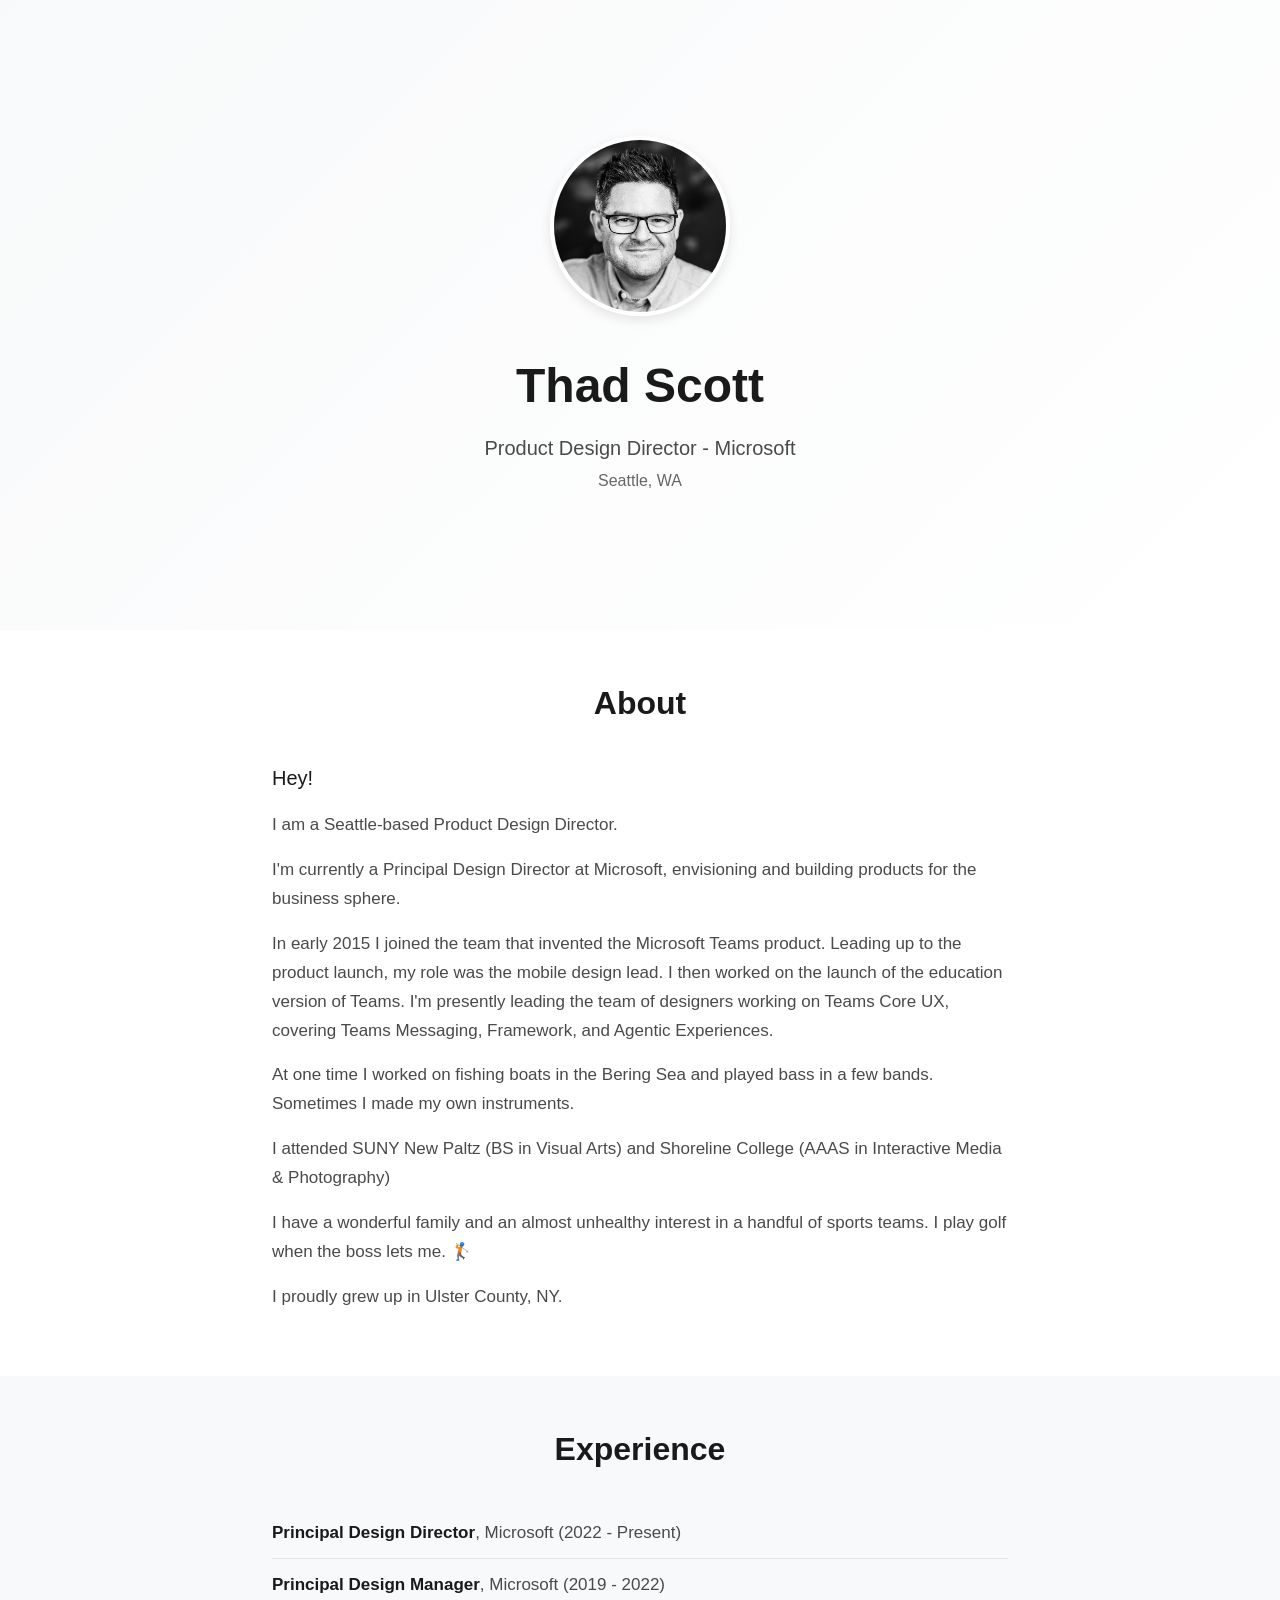
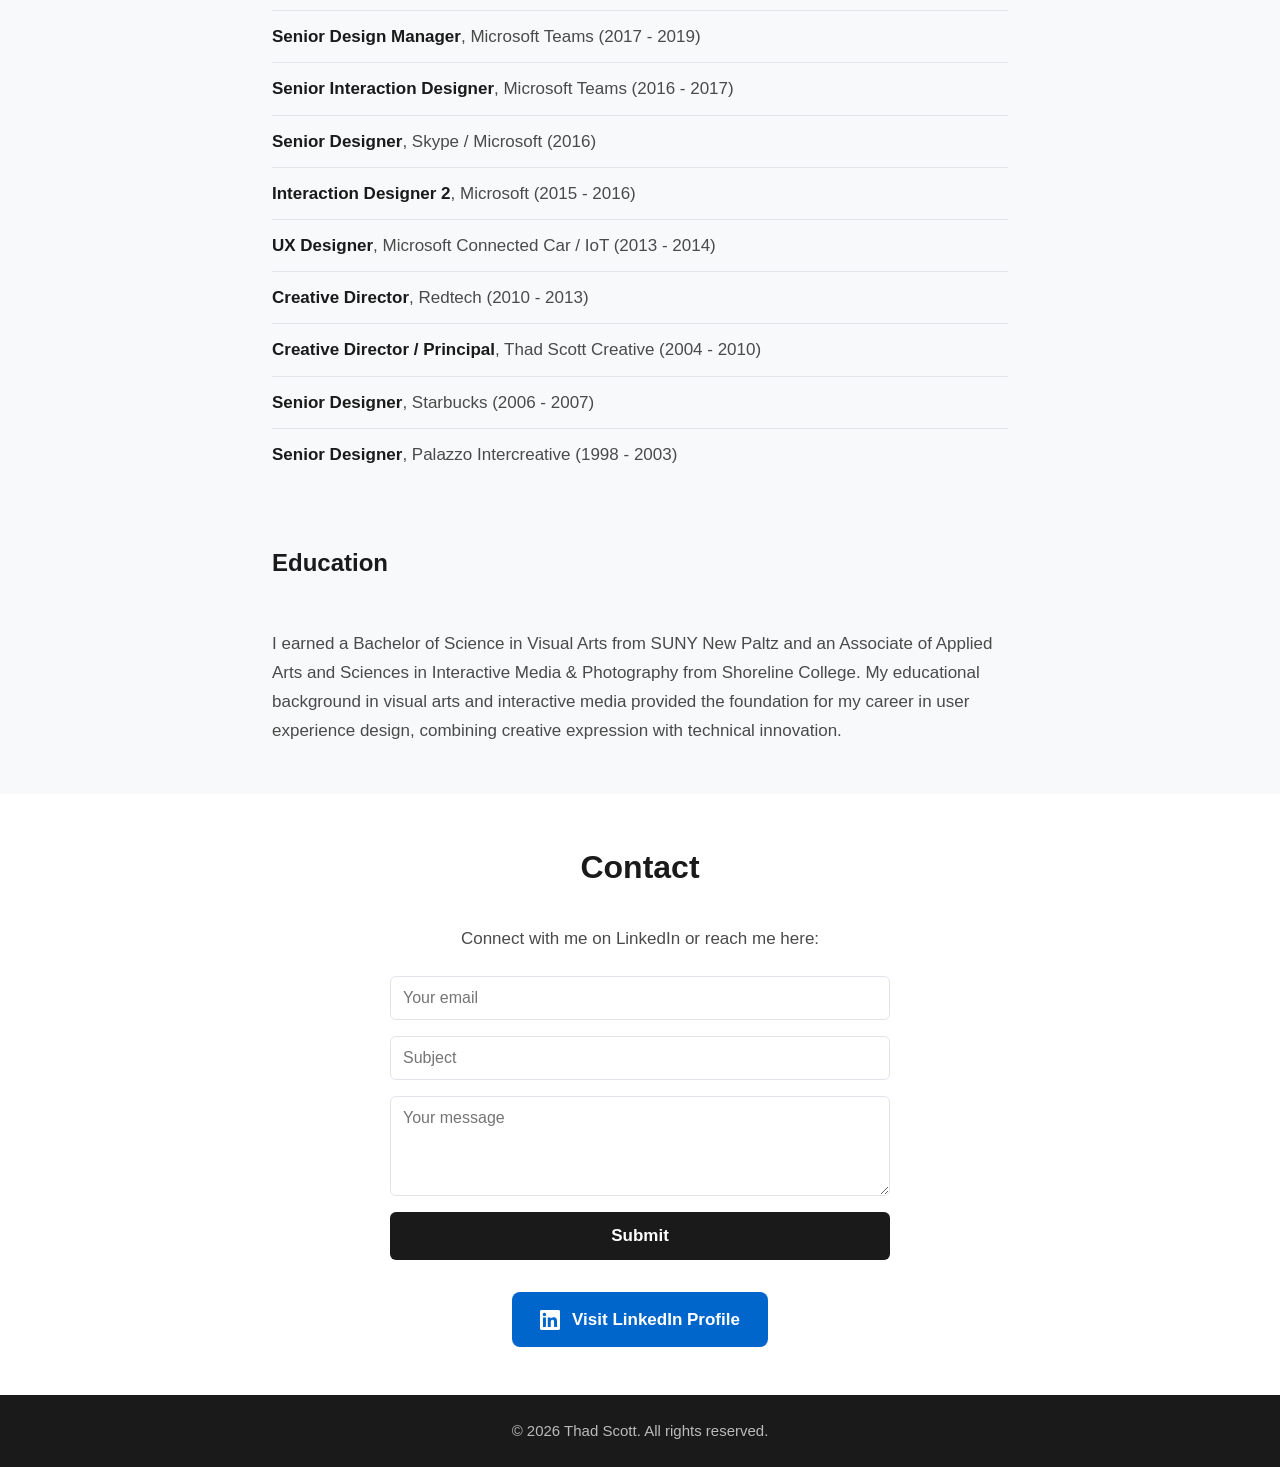
==== index.html @ 47778d3e "Add files via upload" ====
<!DOCTYPE html>
<html lang="en">
<head>
    <meta charset="UTF-8">
    <meta name="viewport" content="width=device-width, initial-scale=1.0">
    <title>Thad Scott - Product Design Director</title>
    <link rel="stylesheet" href="styles.css">
</head>
<body>
    <header id="hero">
        <div class="hero-content">
            <img src="images/HP Microsoft 90 - cropped.jpg" alt="Thad Scott" class="headshot">
            <h1>Thad Scott</h1>
            <p class="subtitle">Product Design Director - Microsoft</p>
            <p class="location">Seattle, WA</p>
        </div>
    </header>

    <main>
        <section id="about">
            <div class="container">
                <h2>About</h2>
                <div class="about-content">
                    <p>Hey!</p>
                    <p>I am a Seattle-based Product Design Director.</p>
                    <p>I'm currently a Principal Design Director at Microsoft, envisioning and building products for the business sphere.</p>
                    <p>In early 2015 I joined the team that invented the Microsoft Teams product. Leading up to the product launch, my role was the mobile design lead. I then worked on the launch of the education version of Teams. I'm presently leading the team of designers working on Teams Core UX, covering Teams Messaging, Framework, and Agentic Experiences.</p>
                    <p>At one time I worked on fishing boats in the Bering Sea and played bass in a few bands. Sometimes I made my own instruments.</p>
                    <p>I attended SUNY New Paltz (BS in Visual Arts) and Shoreline College (AAAS in Interactive Media & Photography)</p>
                    <p>I have a wonderful family and an almost unhealthy interest in a handful of sports teams. I play golf when the boss lets me. 🏌️</p>
                    <p>I proudly grew up in Ulster County, NY.</p>
                </div>
            </div>
        </section>

        <section id="experience">
            <div class="container">
                <h2>Experience</h2>
                <div class="experience-content">
                    <ul class="experience-list">
                        <li><strong>Principal Design Director</strong>, Microsoft (2022 - Present)</li>
                        <li><strong>Principal Design Manager</strong>, Microsoft (2019 - 2022)</li>
                        <li><strong>Senior Design Manager</strong>, Microsoft Teams (2017 - 2019)</li>
                        <li><strong>Senior Interaction Designer</strong>, Microsoft Teams (2016 - 2017)</li>
                        <li><strong>Senior Designer</strong>, Skype / Microsoft (2016)</li>
                        <li><strong>Interaction Designer 2</strong>, Microsoft (2015 - 2016)</li>
                        <li><strong>UX Designer</strong>, Microsoft Connected Car / IoT (2013 - 2014)</li>
                        <li><strong>Creative Director</strong>, Redtech (2010 - 2013)</li>
                        <li><strong>Creative Director / Principal</strong>, Thad Scott Creative (2004 - 2010)</li>
                        <li><strong>Senior Designer</strong>, Starbucks (2006 - 2007)</li>
                        <li><strong>Senior Designer</strong>, Palazzo Intercreative (1998 - 2003)</li>
                    </ul>

                    <h3 class="education-heading">Education</h3>
                    <p class="education-text">I earned a Bachelor of Science in Visual Arts from SUNY New Paltz and an Associate of Applied Arts and Sciences in Interactive Media & Photography from Shoreline College. My educational background in visual arts and interactive media provided the foundation for my career in user experience design, combining creative expression with technical innovation.</p>
                </div>
            </div>
        </section>

        <section id="contact">
            <div class="container">
                <h2>Contact</h2>
                <div class="contact-content">
                    <p>Connect with me on LinkedIn or reach me here:</p>

                    <form id="contact-form" class="contact-form">
                        <input type="email" id="email" name="email" placeholder="Your email" required>
                        <input type="text" id="subject" name="subject" placeholder="Subject" required>
                        <textarea id="message" name="message" placeholder="Your message" rows="4" required></textarea>
                        <button type="submit" class="submit-button">Submit</button>
                    </form>
                    <p id="success-message" class="success-message" style="display: none;">Thanks! I'll be in touch soon.</p>

                    <a href="https://www.linkedin.com/in/thadscott/" target="_blank" rel="noopener noreferrer" class="linkedin-button">
                        <svg width="20" height="20" viewBox="0 0 24 24" fill="currentColor">
                            <path d="M20.447 20.452h-3.554v-5.569c0-1.328-.027-3.037-1.852-3.037-1.853 0-2.136 1.445-2.136 2.939v5.667H9.351V9h3.414v1.561h.046c.477-.9 1.637-1.85 3.37-1.85 3.601 0 4.267 2.37 4.267 5.455v6.286zM5.337 7.433c-1.144 0-2.063-.926-2.063-2.065 0-1.138.92-2.063 2.063-2.063 1.14 0 2.064.925 2.064 2.063 0 1.139-.925 2.065-2.064 2.065zm1.782 13.019H3.555V9h3.564v11.452zM22.225 0H1.771C.792 0 0 .774 0 1.729v20.542C0 23.227.792 24 1.771 24h20.451C23.2 24 24 23.227 24 22.271V1.729C24 .774 23.2 0 22.222 0h.003z"/>
                        </svg>
                        Visit LinkedIn Profile
                    </a>
                </div>
            </div>
        </section>
    </main>

    <footer>
        <div class="container">
            <p>&copy; 2026 Thad Scott. All rights reserved.</p>
        </div>
    </footer>

    <script src="script.js"></script>
</body>
</html>
---- styles.css ----
* {
    margin: 0;
    padding: 0;
    box-sizing: border-box;
}

:root {
    --primary-color: #1a1a1a;
    --secondary-color: #4a4a4a;
    --accent-color: #0066cc;
    --text-light: #666;
    --background: #ffffff;
    --section-bg: #f8f9fa;
    --border-color: #e1e4e8;
}

html {
    scroll-behavior: smooth;
}

body {
    font-family: -apple-system, BlinkMacSystemFont, 'Segoe UI', Roboto, 'Helvetica Neue', Arial, sans-serif;
    line-height: 1.6;
    color: var(--primary-color);
    background-color: var(--background);
}

.container {
    max-width: 800px;
    margin: 0 auto;
    padding: 0 2rem;
}

/* Hero Section */
#hero {
    min-height: 70vh;
    display: flex;
    align-items: center;
    justify-content: center;
    text-align: center;
    padding: 3rem 2rem;
    background: linear-gradient(135deg, #f8f9fa 0%, #ffffff 100%);
}

.headshot {
    width: 180px;
    height: 180px;
    border-radius: 50%;
    object-fit: cover;
    margin-bottom: 1.5rem;
    border: 4px solid var(--background);
    box-shadow: 0 4px 12px rgba(0, 0, 0, 0.1);
}

.hero-content h1 {
    font-size: 3rem;
    font-weight: 700;
    margin-bottom: 0.5rem;
    color: var(--primary-color);
}

.subtitle {
    font-size: 1.25rem;
    color: var(--secondary-color);
    margin-bottom: 0.25rem;
}

.location {
    font-size: 1rem;
    color: var(--text-light);
}

/* Sections */
section {
    padding: 3rem 0;
}

section:nth-child(even) {
    background-color: var(--section-bg);
}

section h2 {
    font-size: 2rem;
    font-weight: 700;
    margin-bottom: 2rem;
    text-align: center;
    color: var(--primary-color);
}

/* About Section */
.about-content {
    font-size: 1.0625rem;
    line-height: 1.7;
}

.about-content p {
    margin-bottom: 1rem;
    color: var(--secondary-color);
}

.about-content p:first-child {
    font-size: 1.25rem;
    font-weight: 500;
    color: var(--primary-color);
}

/* Experience Section */
.experience-content {
    display: flex;
    flex-direction: column;
    gap: 2rem;
}

.experience-list {
    list-style: none;
    padding: 0;
    margin: 0 0 2rem 0;
}

.experience-list li {
    padding: 0.75rem 0;
    color: var(--secondary-color);
    font-size: 1.0625rem;
    line-height: 1.6;
    border-bottom: 1px solid var(--border-color);
}

.experience-list li:last-child {
    border-bottom: none;
}

.experience-list li strong {
    color: var(--primary-color);
    font-weight: 600;
}

.education-heading {
    font-size: 1.5rem;
    font-weight: 700;
    margin-bottom: 1rem;
    color: var(--primary-color);
}

.education-text {
    color: var(--secondary-color);
    font-size: 1.0625rem;
    line-height: 1.7;
}

/* Contact Section */
.contact-content {
    text-align: center;
}

.contact-content p {
    font-size: 1.0625rem;
    margin-bottom: 1.5rem;
    color: var(--secondary-color);
}

.contact-form {
    max-width: 500px;
    margin: 0 auto 2rem;
    display: flex;
    flex-direction: column;
    gap: 1rem;
}

.contact-form input,
.contact-form textarea {
    width: 100%;
    padding: 0.75rem;
    border: 1px solid var(--border-color);
    border-radius: 6px;
    font-family: inherit;
    font-size: 1rem;
    color: var(--primary-color);
    background-color: var(--background);
    transition: border-color 0.3s ease;
}

.contact-form input:focus,
.contact-form textarea:focus {
    outline: none;
    border-color: var(--accent-color);
}

.contact-form textarea {
    resize: vertical;
    min-height: 100px;
}

.submit-button {
    padding: 0.875rem 1.75rem;
    background-color: var(--primary-color);
    color: white;
    border: none;
    border-radius: 6px;
    font-weight: 600;
    font-size: 1.0625rem;
    cursor: pointer;
    transition: background-color 0.3s ease, transform 0.3s ease;
}

.submit-button:hover {
    background-color: var(--secondary-color);
    transform: translateY(-2px);
}

.success-message {
    color: var(--accent-color);
    font-size: 1.0625rem;
    font-weight: 500;
    margin-bottom: 2rem;
}

.linkedin-button {
    display: inline-flex;
    align-items: center;
    gap: 0.75rem;
    padding: 0.875rem 1.75rem;
    background-color: var(--accent-color);
    color: white;
    text-decoration: none;
    border-radius: 8px;
    font-weight: 600;
    font-size: 1.0625rem;
    transition: background-color 0.3s ease, transform 0.3s ease;
}

.linkedin-button:hover {
    background-color: #0052a3;
    transform: translateY(-2px);
}

/* Footer */
footer {
    padding: 1.5rem 0;
    background-color: var(--primary-color);
    color: white;
    text-align: center;
}

footer p {
    color: rgba(255, 255, 255, 0.7);
    font-size: 0.9375rem;
}

/* Responsive Design */
@media (max-width: 768px) {
    #hero {
        min-height: 60vh;
        padding: 2rem 1.5rem;
    }

    .headshot {
        width: 140px;
        height: 140px;
        margin-bottom: 1.25rem;
    }

    .hero-content h1 {
        font-size: 2.25rem;
    }

    .subtitle {
        font-size: 1.125rem;
    }

    section {
        padding: 2.5rem 0;
    }

    section h2 {
        font-size: 1.75rem;
        margin-bottom: 1.5rem;
    }

    .about-content {
        font-size: 1rem;
    }

    .about-content p:first-child {
        font-size: 1.125rem;
    }
}

@media (max-width: 480px) {
    #hero {
        padding: 2rem 1rem;
    }

    .headshot {
        width: 120px;
        height: 120px;
    }

    .hero-content h1 {
        font-size: 1.875rem;
    }

    .container {
        padding: 0 1rem;
    }

    section {
        padding: 2rem 0;
    }
}
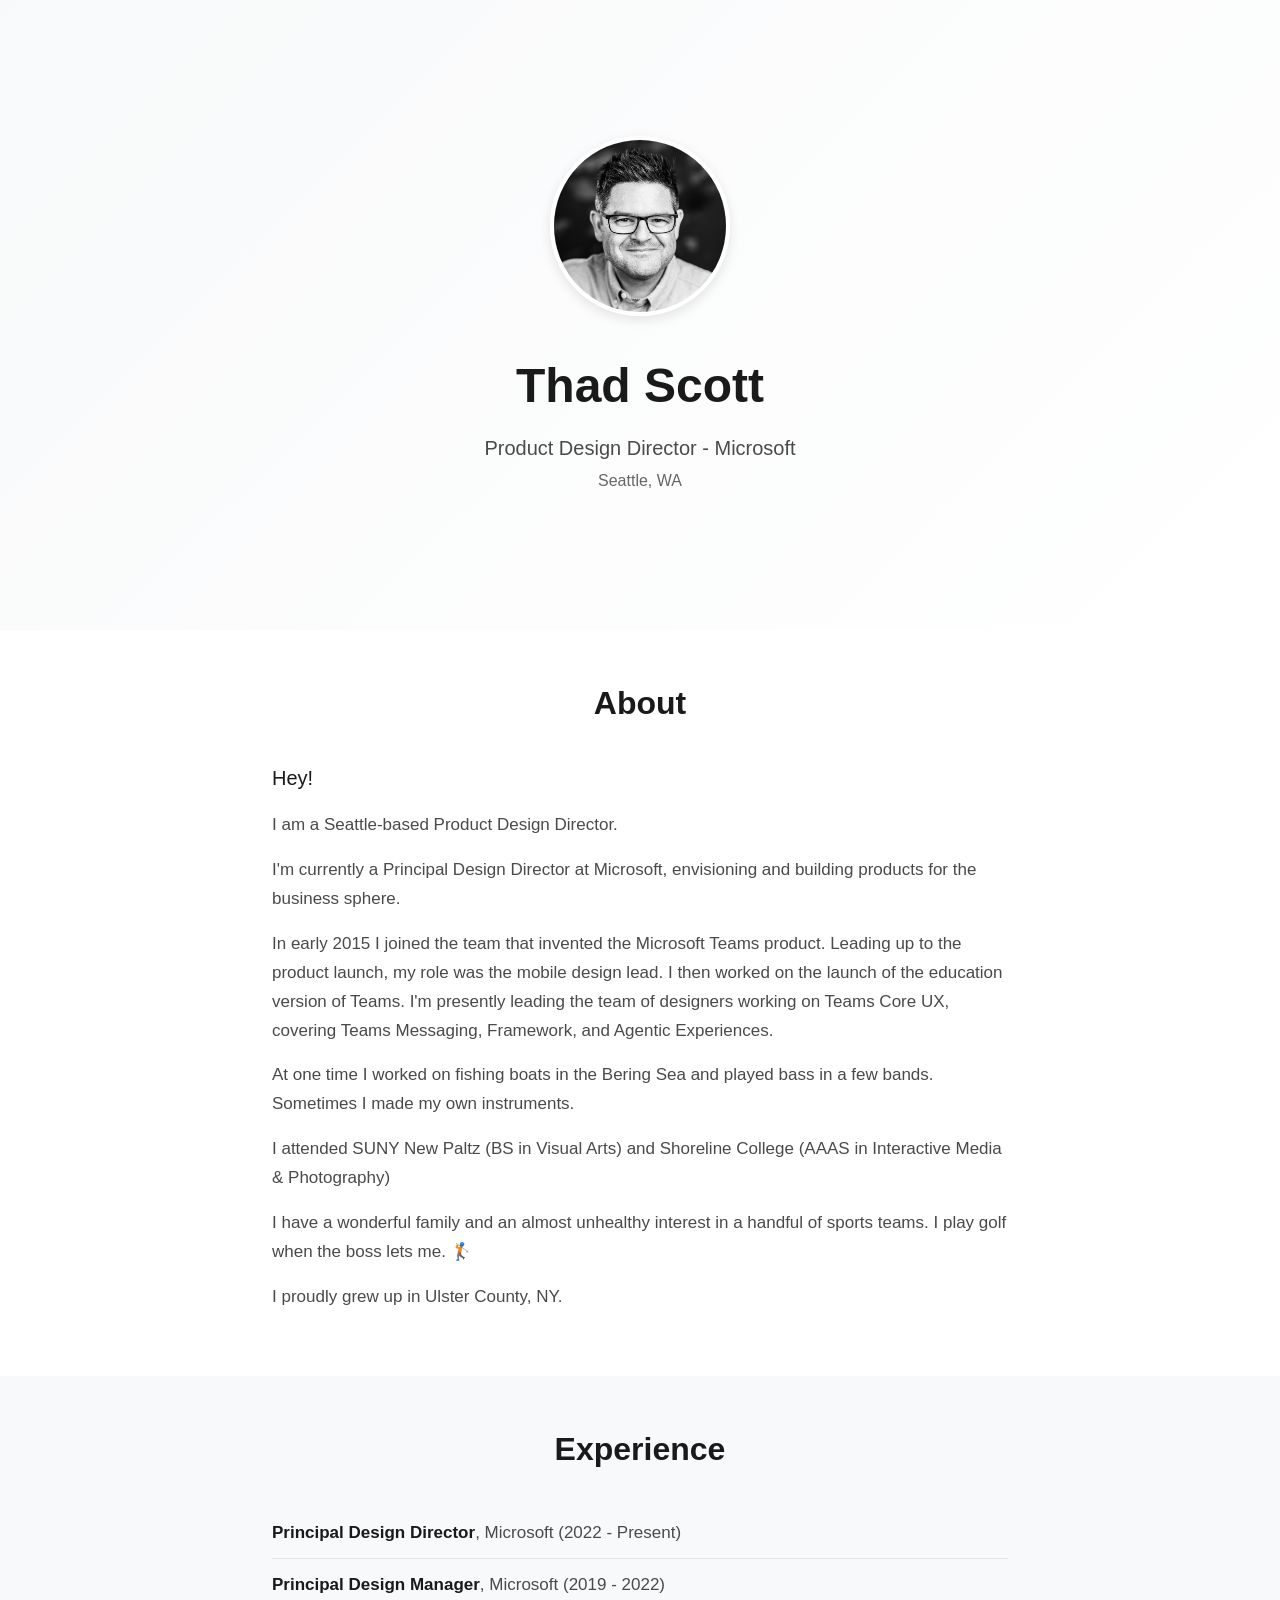
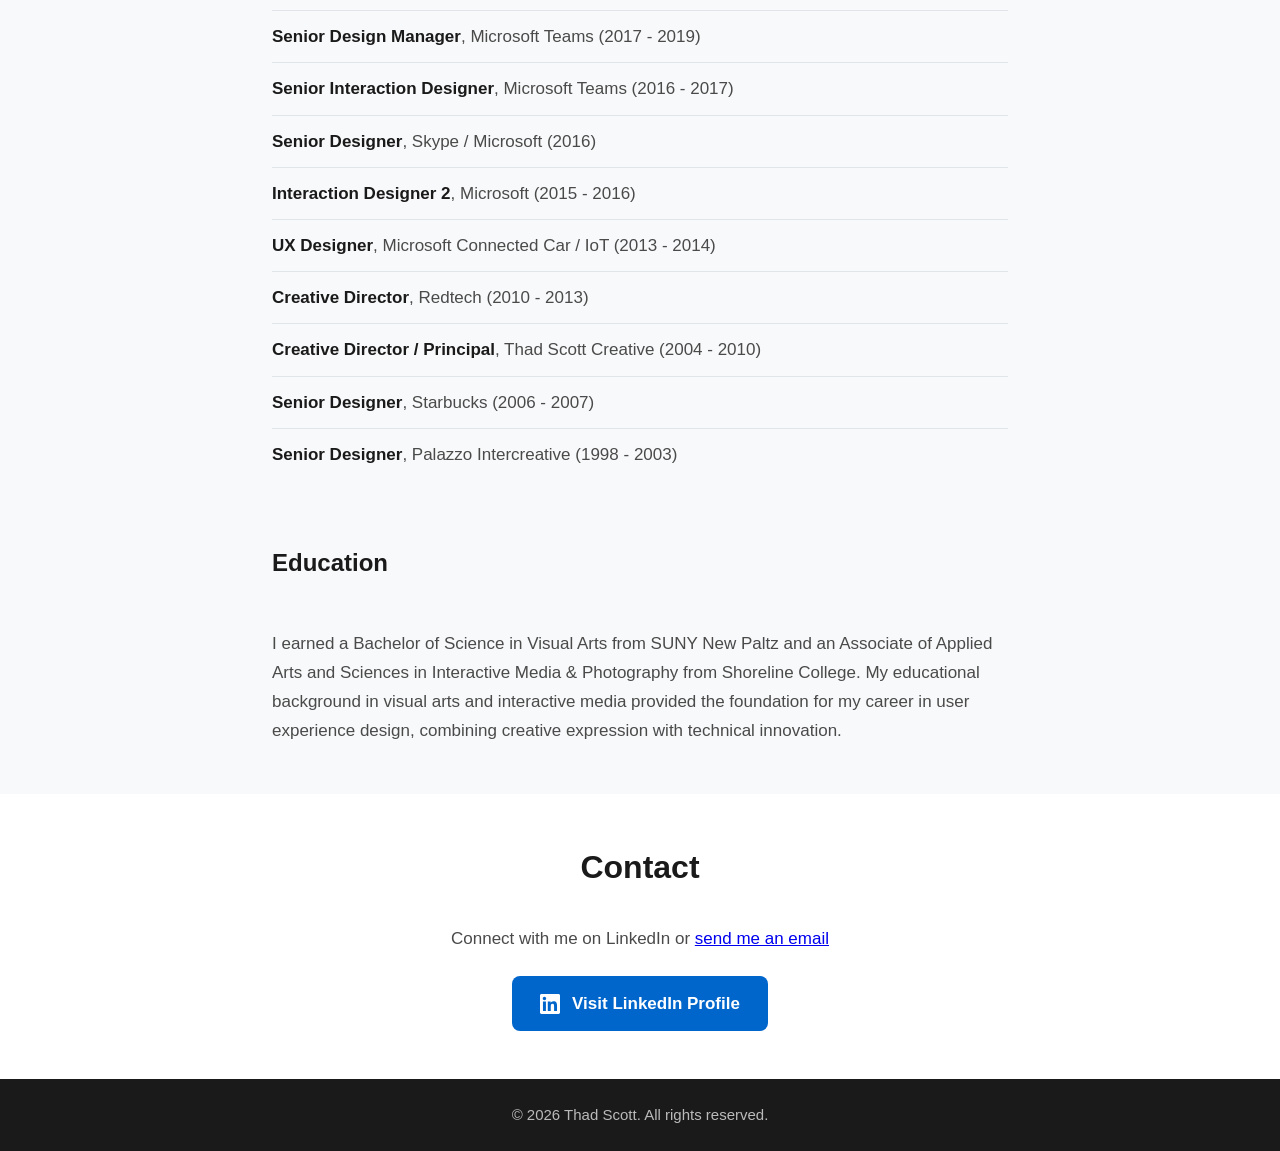
==== commit 21f93685: "Add files via upload" ====
--- a/index.html
+++ b/index.html
@@ -61,15 +61,7 @@
             <div class="container">
                 <h2>Contact</h2>
                 <div class="contact-content">
-                    <p>Connect with me on LinkedIn or reach me here:</p>
-
-                    <form id="contact-form" class="contact-form">
-                        <input type="email" id="email" name="email" placeholder="Your email" required>
-                        <input type="text" id="subject" name="subject" placeholder="Subject" required>
-                        <textarea id="message" name="message" placeholder="Your message" rows="4" required></textarea>
-                        <button type="submit" class="submit-button">Submit</button>
-                    </form>
-                    <p id="success-message" class="success-message" style="display: none;">Thanks! I'll be in touch soon.</p>
+                    <p>Connect with me on LinkedIn or <a href="#" id="email-link" class="email-link">send me an email</a></p>
 
                     <a href="https://www.linkedin.com/in/thadscott/" target="_blank" rel="noopener noreferrer" class="linkedin-button">
                         <svg width="20" height="20" viewBox="0 0 24 24" fill="currentColor">
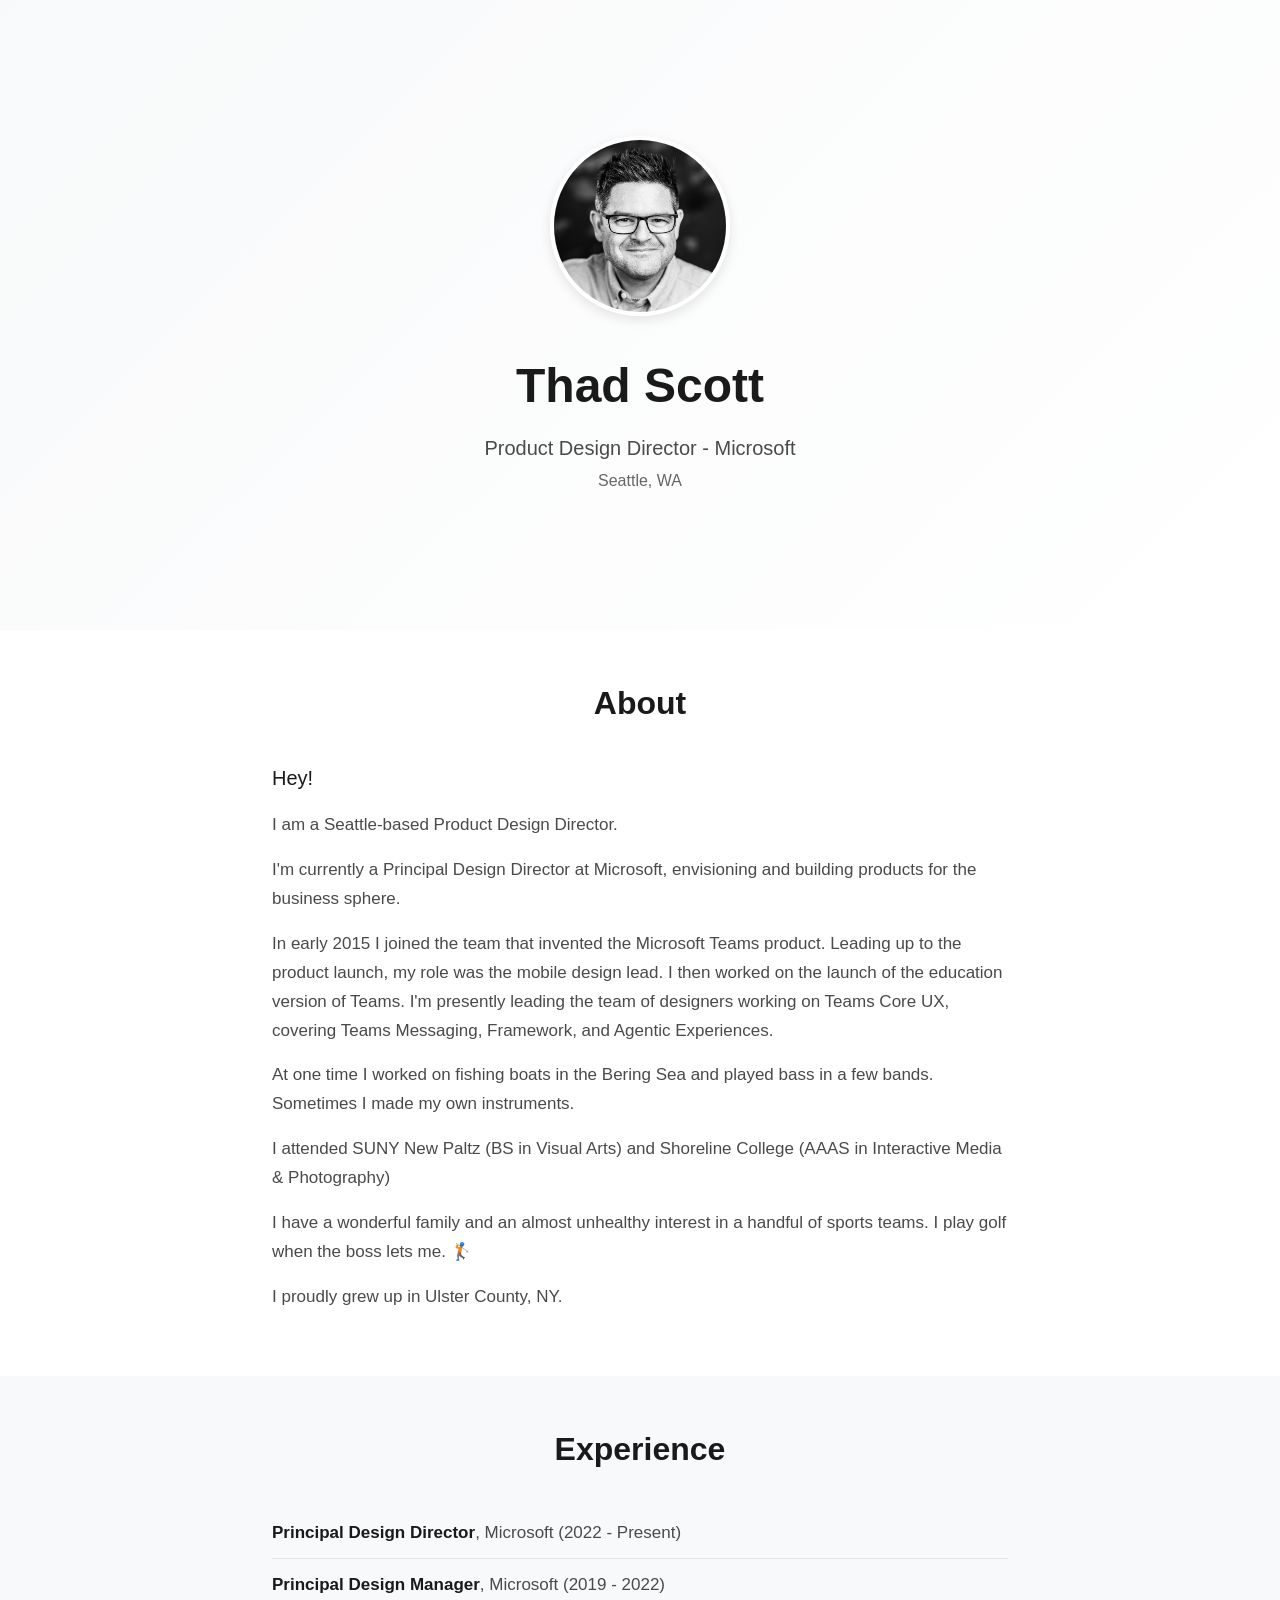
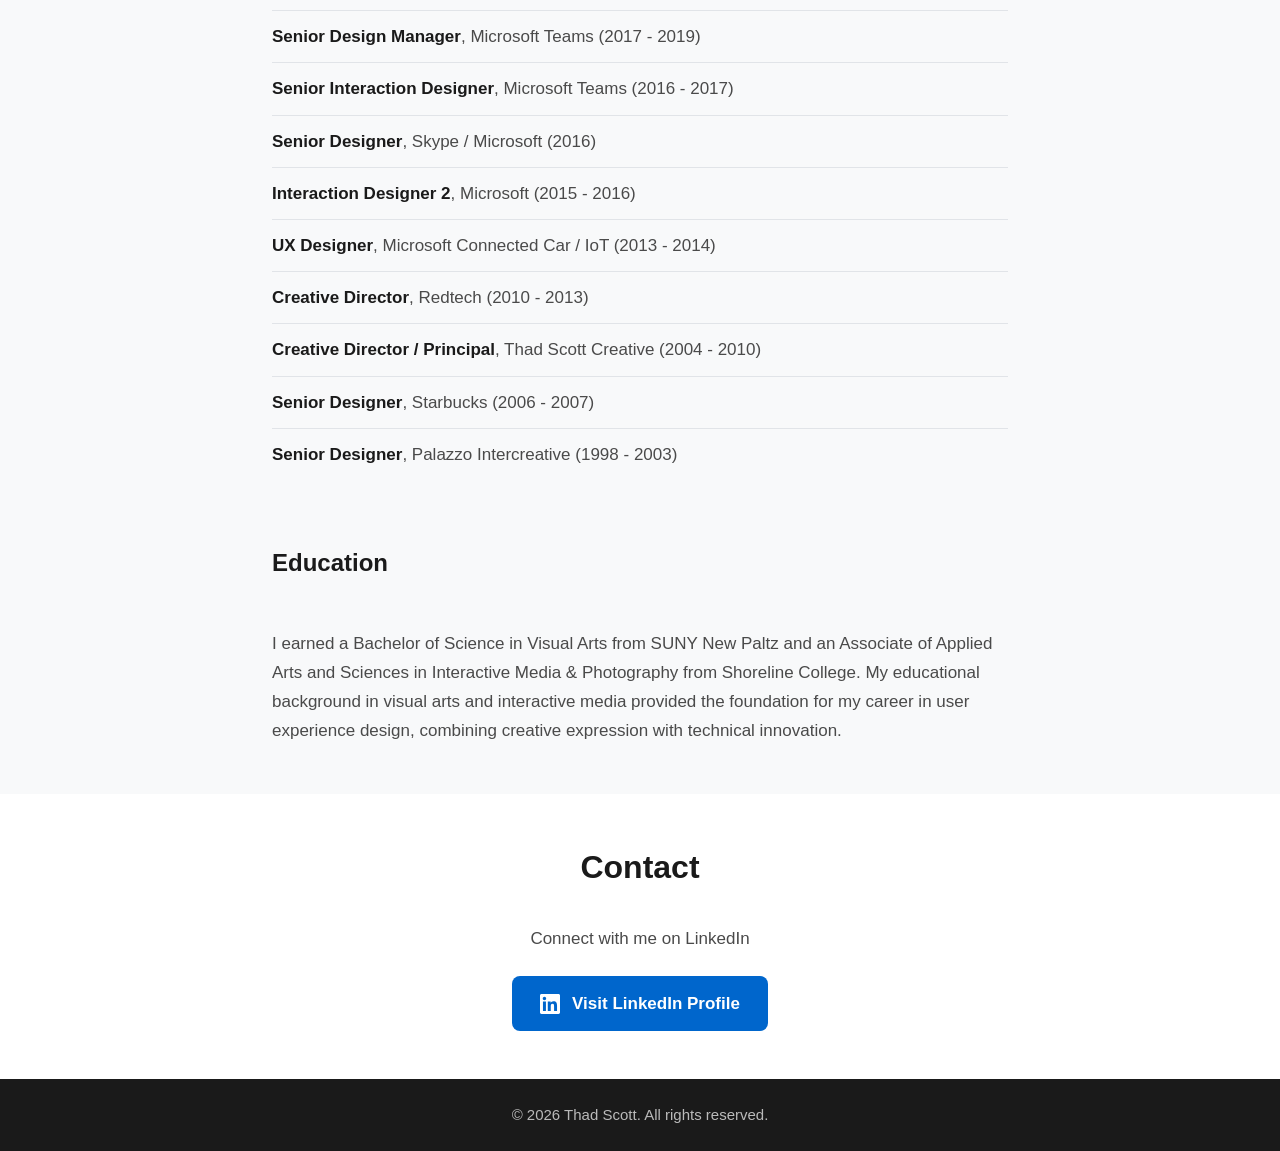
==== commit 5560106c: "Add files via upload" ====
--- a/index.html
+++ b/index.html
@@ -61,7 +61,7 @@
             <div class="container">
                 <h2>Contact</h2>
                 <div class="contact-content">
-                    <p>Connect with me on LinkedIn or <a href="#" id="email-link" class="email-link">send me an email</a></p>
+                    <p>Connect with me on LinkedIn</p>
 
                     <a href="https://www.linkedin.com/in/thadscott/" target="_blank" rel="noopener noreferrer" class="linkedin-button">
                         <svg width="20" height="20" viewBox="0 0 24 24" fill="currentColor">
